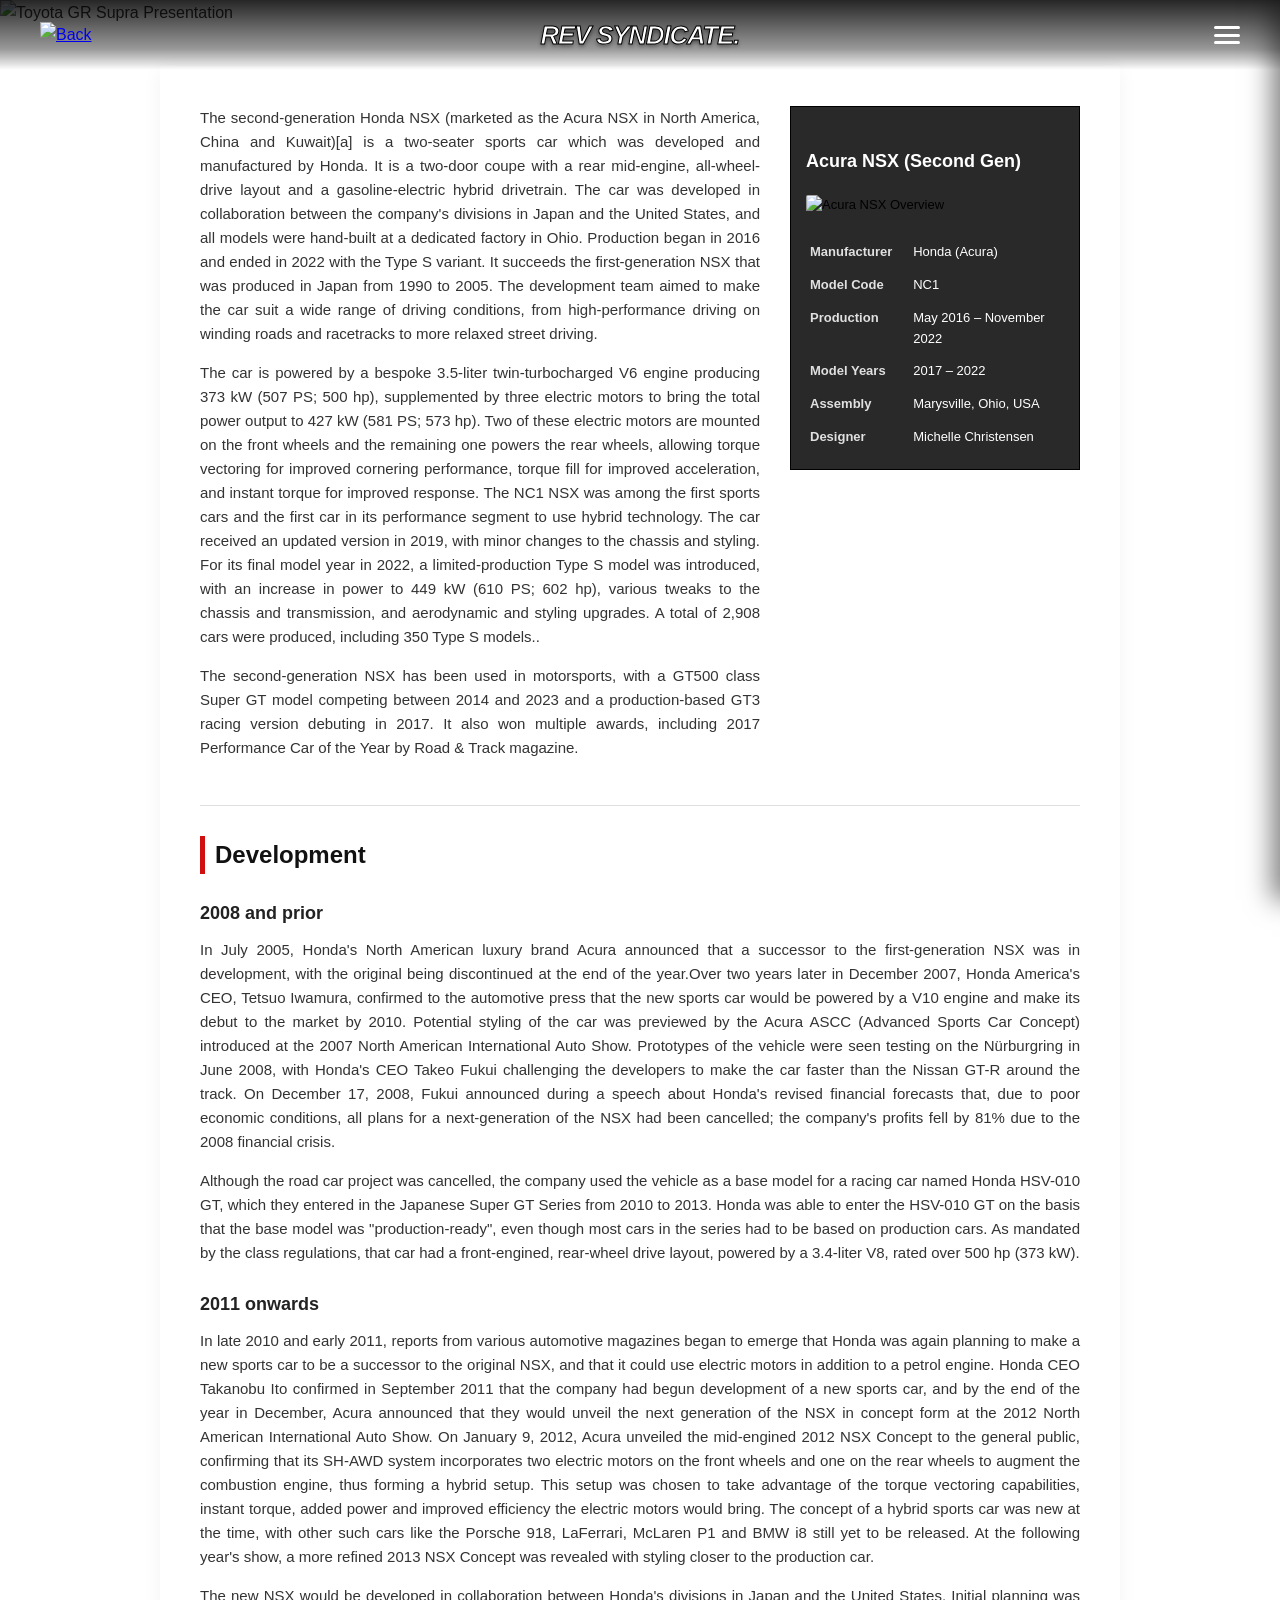
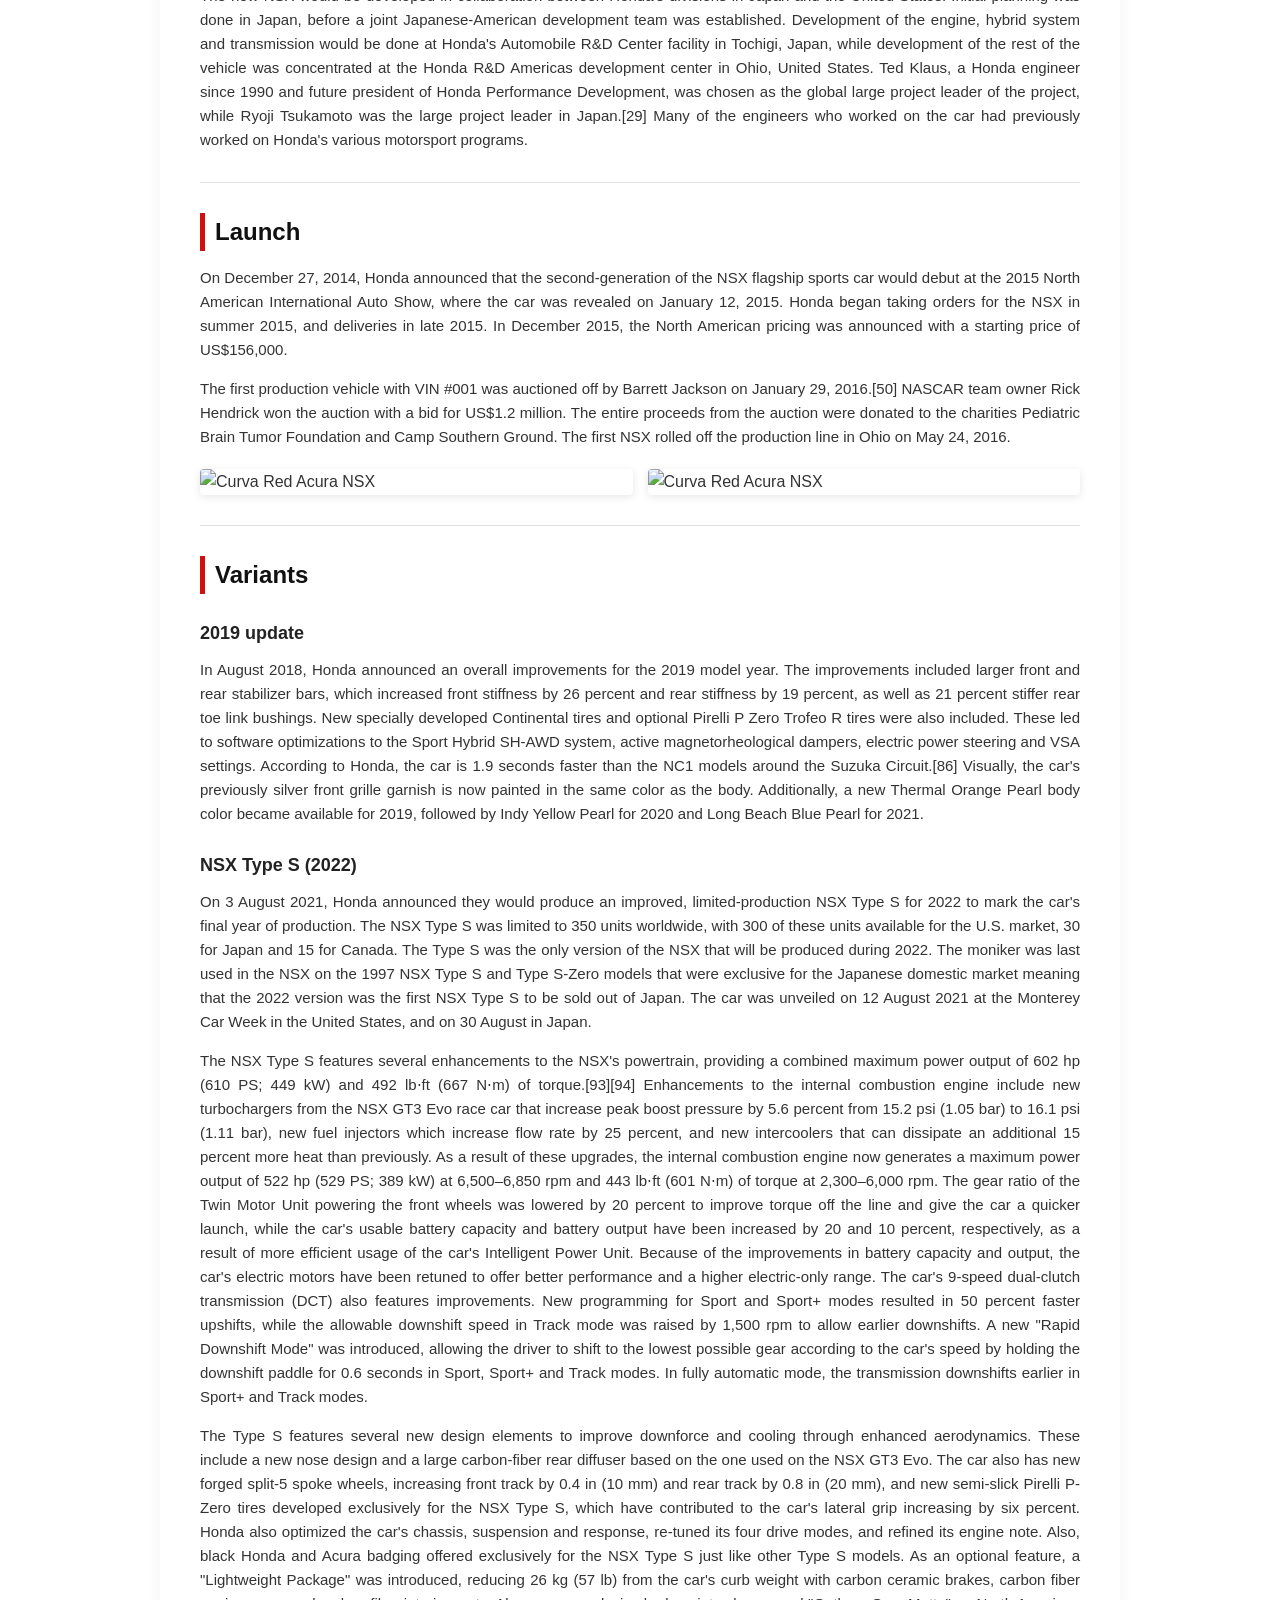
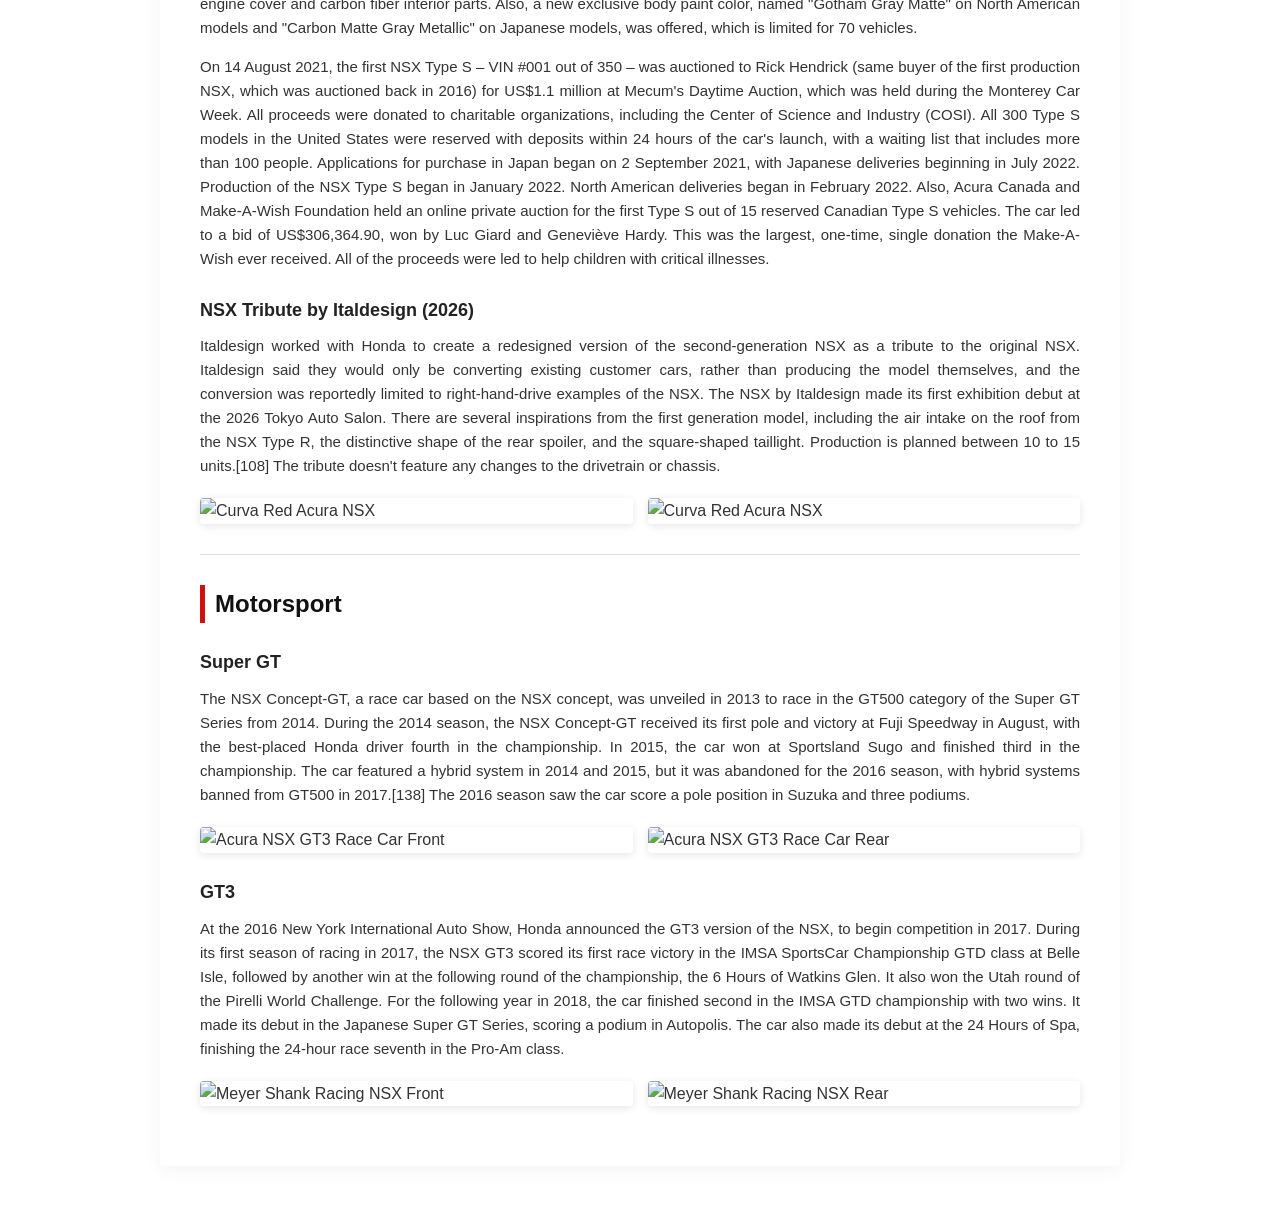
==== acura.html @ 060ba9a8 "Add files via upload" ====
<!DOCTYPE html>
<html lang="en">
<head>
    <meta charset="UTF-8">
    <meta name="viewport" content="width=device-width, initial-scale=1.0">
    <title>Acura NSX (2017)</title>
    <link rel="stylesheet" href="css/style0.css">
</head>
<body style="background-image: url('img/topographic.png'); background-repeat: repeat; background-color: #ffffff; background-size: 400px; margin: 0;">

<header class="main-header">
    <div class="header-nav">
        <a href="index.html" class="nav-back-link">
            <img src="img/left 1.png" alt="Back" class="nav-arrow">
        </a>
        
        <a href="index.html" class="nav-logo-text">Rev Syndicate.</a>
        
        <input type="checkbox" id="menu-toggle" class="menu-checkbox">
        <label for="menu-toggle" class="menu-button">
            <span class="hamburger-bar"></span>
            <span class="hamburger-bar"></span>
            <span class="hamburger-bar"></span>
        </label>
        
        <div class="dropdown-menu-panel">
            <div class="menu-header-logo">Rev Syndicate.</div>
            <nav class="menu-links-list">
                <a href="toyota.html" class="menu-item">
                    <img src="img/SoupraFront.png" alt=""> <span>Toyota GR Supra</span>
                </a>
                <a href="honda.html" class="menu-item">
                    <img src="img/SivicFront.png" alt=""> <span>Honda Civic Type R</span>
                </a>
                <a href="nissan.html" class="menu-item">
                    <img src="img/ZFront.png" alt=""> <span>Nissan Z</span>
                </a>
                <a href="mitsubishi.html" class="menu-item">
                    <img src="img/EvoerFront.png" alt=""> <span>Mitsubishi Lancer Evo X</span>
                </a>
                <a href="subaru.html" class="menu-item">
                    <img src="img/WRseXFront.png" alt=""> <span>Subaru WRX</span>
                </a>
                <a href="mazda.html" class="menu-item">
                    <img src="img/MazderFront.png" alt=""> <span>Mazda RX-7</span>
                </a>
                <a href="acura.html" class="menu-item">
                    <img src="img/NSeXFront.png" alt=""> <span>Acura NSX</span>
                </a>
                <a href="lexus.html" class="menu-item">
                    <img src="img/LexussyFront.png" alt=""> <span>Lexus LC500</span>
                </a>
            </nav>
        </div>
        
    </div> <img src="img/NSeXBanner.png" alt="Toyota GR Supra Presentation" class="header-banner-img">
</header>

    <!-- Main Content Wrapper with Patterned Background -->
    <div class="content-wrapper">
        <div class="container">
            
            <!-- Intro Section with Sidebar Info Box -->
            <section class="intro-section clearfix">
                <!-- Info Box (Right Aligned) -->
                <aside class="info-box">
                    <h3>Acura NSX (Second Gen)</h3>
                    <img src="img/NSeX.jpg" alt="Acura NSX Overview" class="info-img">
                    <table>
                        <tr><th>Manufacturer</th><td>Honda (Acura)</td></tr>
                        <tr><th>Model Code</th><td>NC1</td></tr>
                        <tr><th>Production</th><td>May 2016 – November 2022</td></tr>
                        <tr><th>Model Years</th><td>2017 – 2022</td></tr>
                        <tr><th>Assembly</th><td>Marysville, Ohio, USA</td></tr>
                        <tr><th>Designer</th><td>Michelle Christensen</td></tr>
                    </table>
                </aside>

                <!-- Intro Text -->
                <div class="intro-text">
                    <p>The second-generation Honda NSX (marketed as the Acura NSX in North America, China and Kuwait)[a] is a two-seater sports car which was developed and manufactured by Honda. It is a two-door coupe with a rear mid-engine, all-wheel-drive layout and a gasoline-electric hybrid drivetrain. The car was developed in collaboration between the company's divisions in Japan and the United States, and all models were hand-built at a dedicated factory in Ohio. Production began in 2016 and ended in 2022 with the Type S variant. It succeeds the first-generation NSX that was produced in Japan from 1990 to 2005. The development team aimed to make the car suit a wide range of driving conditions, from high-performance driving on winding roads and racetracks to more relaxed street driving.</p>
                    <p>The car is powered by a bespoke 3.5-liter twin-turbocharged V6 engine producing 373 kW (507 PS; 500 hp), supplemented by three electric motors to bring the total power output to 427 kW (581 PS; 573 hp). Two of these electric motors are mounted on the front wheels and the remaining one powers the rear wheels, allowing torque vectoring for improved cornering performance, torque fill for improved acceleration, and instant torque for improved response. The NC1 NSX was among the first sports cars and the first car in its performance segment to use hybrid technology. The car received an updated version in 2019, with minor changes to the chassis and styling. For its final model year in 2022, a limited-production Type S model was introduced, with an increase in power to 449 kW (610 PS; 602 hp), various tweaks to the chassis and transmission, and aerodynamic and styling upgrades. A total of 2,908 cars were produced, including 350 Type S models..</p>
                    <p>The second-generation NSX has been used in motorsports, with a GT500 class Super GT model competing between 2014 and 2023 and a production-based GT3 racing version debuting in 2017. It also won multiple awards, including 2017 Performance Car of the Year by Road & Track magazine.</p>
                </div>
            </section>

            <hr class="section-divider">

            <!-- Development Section -->
            <section class="content-section">
                <h2>Development</h2>
                <h3>2008 and prior</h3>
                <p>In July 2005, Honda's North American luxury brand Acura announced that a successor to the first-generation NSX was in development, with the original being discontinued at the end of the year.Over two years later in December 2007, Honda America's CEO, Tetsuo Iwamura, confirmed to the automotive press that the new sports car would be powered by a V10 engine and make its debut to the market by 2010. Potential styling of the car was previewed by the Acura ASCC (Advanced Sports Car Concept) introduced at the 2007 North American International Auto Show. Prototypes of the vehicle were seen testing on the Nürburgring in June 2008, with Honda's CEO Takeo Fukui challenging the developers to make the car faster than the Nissan GT-R around the track. On December 17, 2008, Fukui announced during a speech about Honda's revised financial forecasts that, due to poor economic conditions, all plans for a next-generation of the NSX had been cancelled; the company's profits fell by 81% due to the 2008 financial crisis.</p>
                <p>Although the road car project was cancelled, the company used the vehicle as a base model for a racing car named Honda HSV-010 GT, which they entered in the Japanese Super GT Series from 2010 to 2013. Honda was able to enter the HSV-010 GT on the basis that the base model was "production-ready", even though most cars in the series had to be based on production cars. As mandated by the class regulations, that car had a front-engined, rear-wheel drive layout, powered by a 3.4-liter V8, rated over 500 hp (373 kW).</p>

                <h3>2011 onwards</h3>
                <p>In late 2010 and early 2011, reports from various automotive magazines began to emerge that Honda was again planning to make a new sports car to be a successor to the original NSX, and that it could use electric motors in addition to a petrol engine. Honda CEO Takanobu Ito confirmed in September 2011 that the company had begun development of a new sports car, and by the end of the year in December, Acura announced that they would unveil the next generation of the NSX in concept form at the 2012 North American International Auto Show. On January 9, 2012, Acura unveiled the mid-engined 2012 NSX Concept to the general public, confirming that its SH-AWD system incorporates two electric motors on the front wheels and one on the rear wheels to augment the combustion engine, thus forming a hybrid setup. This setup was chosen to take advantage of the torque vectoring capabilities, instant torque, added power and improved efficiency the electric motors would bring. The concept of a hybrid sports car was new at the time, with other such cars like the Porsche 918, LaFerrari, McLaren P1 and BMW i8 still yet to be released. At the following year's show, a more refined 2013 NSX Concept was revealed with styling closer to the production car.</p>
                <p>The new NSX would be developed in collaboration between Honda's divisions in Japan and the United States. Initial planning was done in Japan, before a joint Japanese-American development team was established. Development of the engine, hybrid system and transmission would be done at Honda's Automobile R&D Center facility in Tochigi, Japan, while development of the rest of the vehicle was concentrated at the Honda R&D Americas development center in Ohio, United States. Ted Klaus, a Honda engineer since 1990 and future president of Honda Performance Development, was chosen as the global large project leader of the project, while Ryoji Tsukamoto was the large project leader in Japan.[29] Many of the engineers who worked on the car had previously worked on Honda's various motorsport programs.</p>
            </section>

            <hr class="section-divider">

            <!-- Launch Section -->
            <section class="content-section">
                <h2>Launch</h2>
                <p>On December 27, 2014, Honda announced that the second-generation of the NSX flagship sports car would debut at the 2015 North American International Auto Show, where the car was revealed on January 12, 2015. Honda began taking orders for the NSX in summer 2015, and deliveries in late 2015. In December 2015, the North American pricing was announced with a starting price of US$156,000.</p>
                <p>The first production vehicle with VIN #001 was auctioned off by Barrett Jackson on January 29, 2016.[50] NASCAR team owner Rick Hendrick won the auction with a bid for US$1.2 million. The entire proceeds from the auction were donated to the charities Pediatric Brain Tumor Foundation and Camp Southern Ground. The first NSX rolled off the production line in Ohio on May 24, 2016.</p>
                
                <div class="gallery grid-2">
                    <img src="img/NSeXDebut1.jpg" alt="Curva Red Acura NSX">
                    <img src="img/NSeXDebut2.jpg" alt="Curva Red Acura NSX">
                </div>
            </section>

            <hr class="section-divider">

            <!-- Special Editions Section -->
            <section class="content-section">
                <h2>Variants</h2>
                <h3>2019 update</h3>
                <p>In August 2018, Honda announced an overall improvements for the 2019 model year. The improvements included larger front and rear stabilizer bars, which increased front stiffness by 26 percent and rear stiffness by 19 percent, as well as 21 percent stiffer rear toe link bushings. New specially developed Continental tires and optional Pirelli P Zero Trofeo R tires were also included. These led to software optimizations to the Sport Hybrid SH-AWD system, active magnetorheological dampers, electric power steering and VSA settings. According to Honda, the car is 1.9 seconds faster than the NC1 models around the Suzuka Circuit.[86] Visually, the car's previously silver front grille garnish is now painted in the same color as the body. Additionally, a new Thermal Orange Pearl body color became available for 2019, followed by Indy Yellow Pearl for 2020 and Long Beach Blue Pearl for 2021.</p>

                <h3>NSX Type S (2022)</h3>
                <p>On 3 August 2021, Honda announced they would produce an improved, limited-production NSX Type S for 2022 to mark the car's final year of production. The NSX Type S was limited to 350 units worldwide, with 300 of these units available for the U.S. market, 30 for Japan and 15 for Canada. The Type S was the only version of the NSX that will be produced during 2022. The moniker was last used in the NSX on the 1997 NSX Type S and Type S-Zero models that were exclusive for the Japanese domestic market meaning that the 2022 version was the first NSX Type S to be sold out of Japan. The car was unveiled on 12 August 2021 at the Monterey Car Week in the United States, and on 30 August in Japan.</p>
                <p>The NSX Type S features several enhancements to the NSX's powertrain, providing a combined maximum power output of 602 hp (610 PS; 449 kW) and 492 lb⋅ft (667 N⋅m) of torque.[93][94] Enhancements to the internal combustion engine include new turbochargers from the NSX GT3 Evo race car that increase peak boost pressure by 5.6 percent from 15.2 psi (1.05 bar) to 16.1 psi (1.11 bar), new fuel injectors which increase flow rate by 25 percent, and new intercoolers that can dissipate an additional 15 percent more heat than previously. As a result of these upgrades, the internal combustion engine now generates a maximum power output of 522 hp (529 PS; 389 kW) at 6,500–6,850 rpm and 443 lb⋅ft (601 N⋅m) of torque at 2,300–6,000 rpm. The gear ratio of the Twin Motor Unit powering the front wheels was lowered by 20 percent to improve torque off the line and give the car a quicker launch, while the car's usable battery capacity and battery output have been increased by 20 and 10 percent, respectively, as a result of more efficient usage of the car's Intelligent Power Unit. Because of the improvements in battery capacity and output, the car's electric motors have been retuned to offer better performance and a higher electric-only range. The car's 9-speed dual-clutch transmission (DCT) also features improvements. New programming for Sport and Sport+ modes resulted in 50 percent faster upshifts, while the allowable downshift speed in Track mode was raised by 1,500 rpm to allow earlier downshifts. A new "Rapid Downshift Mode" was introduced, allowing the driver to shift to the lowest possible gear according to the car's speed by holding the downshift paddle for 0.6 seconds in Sport, Sport+ and Track modes. In fully automatic mode, the transmission downshifts earlier in Sport+ and Track modes.</p>
                <p>The Type S features several new design elements to improve downforce and cooling through enhanced aerodynamics. These include a new nose design and a large carbon-fiber rear diffuser based on the one used on the NSX GT3 Evo. The car also has new forged split-5 spoke wheels, increasing front track by 0.4 in (10 mm) and rear track by 0.8 in (20 mm), and new semi-slick Pirelli P-Zero tires developed exclusively for the NSX Type S, which have contributed to the car's lateral grip increasing by six percent. Honda also optimized the car's chassis, suspension and response, re-tuned its four drive modes, and refined its engine note. Also, black Honda and Acura badging offered exclusively for the NSX Type S just like other Type S models. As an optional feature, a "Lightweight Package" was introduced, reducing 26 kg (57 lb) from the car's curb weight with carbon ceramic brakes, carbon fiber engine cover and carbon fiber interior parts. Also, a new exclusive body paint color, named "Gotham Gray Matte" on North American models and "Carbon Matte Gray Metallic" on Japanese models, was offered, which is limited for 70 vehicles.</p>
                <p>On 14 August 2021, the first NSX Type S – VIN #001 out of 350 – was auctioned to Rick Hendrick (same buyer of the first production NSX, which was auctioned back in 2016) for US$1.1 million at Mecum's Daytime Auction, which was held during the Monterey Car Week. All proceeds were donated to charitable organizations, including the Center of Science and Industry (COSI). All 300 Type S models in the United States were reserved with deposits within 24 hours of the car's launch, with a waiting list that includes more than 100 people. Applications for purchase in Japan began on 2 September 2021, with Japanese deliveries beginning in July 2022. Production of the NSX Type S began in January 2022. North American deliveries began in February 2022. Also, Acura Canada and Make-A-Wish Foundation held an online private auction for the first Type S out of 15 reserved Canadian Type S vehicles. The car led to a bid of US$306,364.90, won by Luc Giard and Geneviève Hardy. This was the largest, one-time, single donation the Make-A-Wish ever received. All of the proceeds were led to help children with critical illnesses.</p>

                <h3>NSX Tribute by Italdesign (2026)</h3>
                <p>Italdesign worked with Honda to create a redesigned version of the second-generation NSX as a tribute to the original NSX. Italdesign said they would only be converting existing customer cars, rather than producing the model themselves, and the conversion was reportedly limited to right-hand-drive examples of the NSX. The NSX by Italdesign made its first exhibition debut at the 2026 Tokyo Auto Salon. There are several inspirations from the first generation model, including the air intake on the roof from the NSX Type R, the distinctive shape of the rear spoiler, and the square-shaped taillight. Production is planned between 10 to 15 units.[108] The tribute doesn't feature any changes to the drivetrain or chassis.</p>
                
                <!-- 2x2 Grid Gallery -->
                <div class="gallery grid-2">
                    <img src="iMG/NSeXItaldesign1.jpg" alt="Curva Red Acura NSX">
                    <img src="imG/NSeXItaldesign2.jpg" alt="Curva Red Acura NSX">
                </div>
            </section>

            <hr class="section-divider">

            <!-- Motorsport Section -->
            <section class="content-section">
                <h2>Motorsport</h2>
                <h3>Super GT</h3>
                <p> The NSX Concept-GT, a race car based on the NSX concept, was unveiled in 2013 to race in the GT500 category of the Super GT Series from 2014. During the 2014 season, the NSX Concept-GT received its first pole and victory at Fuji Speedway in August, with the best-placed Honda driver fourth in the championship. In 2015, the car won at Sportsland Sugo and finished third in the championship. The car featured a hybrid system in 2014 and 2015, but it was abandoned for the 2016 season, with hybrid systems banned from GT500 in 2017.[138] The 2016 season saw the car score a pole position in Suzuka and three podiums.</p>
                
                <!-- Motorsport Gallery 1 -->
                <div class="gallery grid-2">
                    <img src="img/NSeXGT1.jpg" alt="Acura NSX GT3 Race Car Front">
                    <img src="img/NSeXGT2.jpg" alt="Acura NSX GT3 Race Car Rear">
                </div>

                <h3>GT3</h3>
                <p>At the 2016 New York International Auto Show, Honda announced the GT3 version of the NSX, to begin competition in 2017. During its first season of racing in 2017, the NSX GT3 scored its first race victory in the IMSA SportsCar Championship GTD class at Belle Isle, followed by another win at the following round of the championship, the 6 Hours of Watkins Glen. It also won the Utah round of the Pirelli World Challenge. For the following year in 2018, the car finished second in the IMSA GTD championship with two wins. It made its debut in the Japanese Super GT Series, scoring a podium in Autopolis. The car also made its debut at the 24 Hours of Spa, finishing the 24-hour race seventh in the Pro-Am class.</p>
                
                <!-- Motorsport Gallery 2 -->
                <div class="gallery grid-2">
                    <img src="img/NSeXGT3.jpg" alt="Meyer Shank Racing NSX Front">
                    <img src="img/NSeXGT4.jpg" alt="Meyer Shank Racing NSX Rear">
                </div>
            </section>

        </div>
    </div>

</body>
</html>
---- css/style0.css ----
/* --- Reset & Base Styles --- */
* {
    box-sizing: border-box;
    margin: 0;
    padding: 0;
}

body {
    font-family: -apple-system, BlinkMacSystemFont, "Segoe UI", Roboto, Helvetica, Arial, sans-serif;
    color: #333333;
    line-height: 1.6;
    background-color: #ffffff;
}

/* --- Navigation Core Bar Structure --- */
.header-nav {
    position: fixed; 
    top: 0;
    left: 0;
    width: 100%;
    height: 70px; 
    background: linear-gradient(to bottom, rgba(0, 0, 0, 0.85) 0%, rgba(0, 0, 0, 0.4) 70%, rgba(0, 0, 0, 0) 100%);
    display: flex;
    align-items: center;
    padding: 0 40px;
    box-sizing: border-box;
    z-index: 99999; /* Base navigation layer track */
}

/* --- Centered Text Logo Style --- */
.nav-logo-text {
    position: absolute;
    left: 50%;
    transform: translateX(-50%); /* Shifts baseline back left by exactly half its width to perfectly center it */
    
    color: #ffffff;
    font-size: 1.6rem;
    font-weight: 900;
    text-transform: uppercase;
    font-style: italic;
    letter-spacing: -1px;
    text-decoration: none; /* Removes default link underline */
    
    /* Crisp styling matching your main page header aesthetic */
    -webkit-text-stroke: 1px #000000;
    text-shadow: 0px 2px 4px rgba(0, 0, 0, 0.5);
    
    /* MANDATORY CHANGED: Enables click interaction and standard cursor fingers */
    pointer-events: auto; 
    transition: opacity 0.2s ease, transform 0.2s ease;
}

/* Subtle visual feedback when hovering over the centered logo link */
.nav-logo-text:hover {
    opacity: 0.85;
    transform: translateX(-50%) scale(1.02); /* Keeps it mathematically centered while magnifying slightly */
}


.nav-back-link:hover {
    opacity: 0.8;
}

/* Directory for the back arrow icon */
.nav-arrow {
    width: 24px;
    height: 24px;
    margin-right: 15px;
}

.nav-back-link:hover {
    transform: scale(1.1); /* Subtle response when interactive */
}

.nav-back-link img {
    height: 28px; /* Keeps your arrow icon proportioned perfectly */
    width: auto;
}

/* --- Menu Functional Core --- */
.menu-checkbox {
    display: none; 
}

/* Three-bar Hamburger Trigger Button */
.menu-button {
    position: absolute;
    right: 40px; 
    display: flex;
    flex-direction: column;
    justify-content: space-between;
    width: 26px;
    height: 18px;
    cursor: pointer;
    z-index: 100001;
}

.hamburger-bar {
    width: 100%;
    height: 3px;
    background-color: #ffffff;
    border-radius: 2px;
    transition: all 0.3s ease;
}

/* --- Dark Topographic Menu Panel Fix --- */
.dropdown-menu-panel {
    position: fixed;
    top: 0; /* Changed to 0 so it aligns cleanly from the absolute top of the screen */
    right: -340px; 
    width: 340px;
    height: 100vh; /* Takes full window height */
    padding: 90px 24px 30px 24px; /* Generous top padding so content starts below the navigation elements */
    box-sizing: border-box;
    overflow-y: auto;
    transition: right 0.3s cubic-bezier(0.25, 1, 0.5, 1);
    z-index: 100000;
    
    /* Dark translucent styling overlaying the topographic asset */
    background-image: linear-gradient(rgba(20, 20, 20, 0.85), rgba(20, 20, 20, 0.85)), url('../img/topographic.png');
    background-repeat: repeat;
    background-size: 300px;
    backdrop-filter: blur(10px); /* Premium blur effect against background content */
    -webkit-backdrop-filter: blur(10px);
    box-shadow: -8px 0 25px rgba(0, 0, 0, 0.5);
}

/* Action Trigger */
.menu-checkbox:checked ~ .dropdown-menu-panel {
    right: 0;
}

/* Close Button Transformation */
.menu-checkbox:checked ~ .menu-button .hamburger-bar:nth-child(1) {
    transform: translateY(7.5px) rotate(45deg);
}
.menu-checkbox:checked ~ .menu-button .hamburger-bar:nth-child(2) {
    opacity: 0;
}
.menu-checkbox:checked ~ .menu-button .hamburger-bar:nth-child(3) {
    transform: translateY(-7.5px) rotate(-45deg);
}

/* --- Dark Mode Menu Typography & Item Lines --- */
.menu-header-logo {
    font-size: 1.8rem;
    font-weight: 900;
    font-style: italic;
    text-transform: uppercase;
    text-align: center;
    color: #ffffff; /* Crisp white logo text */
    margin-bottom: 25px;
    border-bottom: 2px solid rgba(255, 255, 255, 0.2); /* Muted border track */
    padding-bottom: 15px;
    letter-spacing: -1px;
}

.menu-links-list {
    display: flex;
    flex-direction: column;
}

.menu-item {
    display: flex;
    align-items: center;
    text-decoration: none;
    padding: 14px 8px;
    border-bottom: 1px solid rgba(255, 255, 255, 0.1); /* Semi-transparent separation lines */
    transition: background-color 0.2s ease, padding-left 0.2s ease;
}

.menu-item:hover {
    background-color: rgba(255, 255, 255, 0.08);
    padding-left: 12px; /* Smooth interactive nudge animation */
}

.menu-item img {
    width: 80px; 
    height: auto;
    margin-right: 18px;
    object-fit: contain;
    filter: drop-shadow(0px 4px 8px rgba(0,0,0,0.3)); /* Helps transparent car cutouts pop */
}

.menu-item span {
    color: #ffffff; /* Bright legible link items */
    font-size: 1.1rem;
    font-weight: 600;
}

.header-banner-img {
    width: 100%;
    height: auto;       /* Allows the height to scale perfectly with your screen width */
    display: block;     /* Removes extra whitespace underneath the image */
    object-fit: normal; /* Disables the zoom/cropping effect */
}




/* --- Content Wrapper & Background Pattern --- */
.content-wrapper {
    width: 100%;
    padding: 40px 0;
    /* Directory placeholder for the wavy background pattern */
    background: url('images/bg-pattern.png') repeat;
}

.container {
    max-width: 960px;
    margin: 0 auto;
    background-color: rgba(255, 255, 255, 0.95); /* Semi-transparent to read text easily over pattern */
    padding: 40px;
    box-shadow: 0 4px 20px rgba(0, 0, 0, 0.05);
    border-radius: 4px;
}

/* --- Typography & Elements --- */
h2 {
    font-size: 24px;
    font-weight: 700;
    margin-bottom: 15px;
    color: #111111;
    border-left: 5px solid #d00f0f; /* Sporty red accent line */
    padding-left: 10px;
}

h3 {
    font-size: 18px;
    font-weight: 600;
    margin: 25px 0 10px;
    color: #222222;
}

p {
    margin-bottom: 15px;
    text-align: justify;
    font-size: 15px;
}

.section-divider {
    border: 0;
    height: 1px;
    background: #e0e0e0;
    margin: 30px 0;
}

/* --- Layout Sections --- */
.intro-section {
    width: 100%;
}

.intro-text {
    margin-right: 320px; /* Leave space for the floating sidebar */
}

/* Clearfix for floating layouts */
.clearfix::after {
    content: "";
    clear: both;
    display: table;
}

/* --- Sidebar Infobox Styling --- */
.info-box {
    float: right;
    width: 290px;
    background-color: #292929;
    color: #000000;
    border: 1px solid #000000;
    padding: 15px;
    margin-left: 20px;
    margin-bottom: 20px;
    font-size: 13px;
}

/* Forces the main heading inside the box to be bright white */
.info-box h3 {
    color: #ffffff !important;
}

/* Forces the labels (left side) to be a clean light gray */
.info-box th {
    color: #e0e0e0 !important;
    font-weight: 600;
}

/* Forces the specifications (right side) to be bright white */
.info-box td {
    color: #ffffff !important;
}

.info-img {
    width: 100%;
    height: auto;
    margin: 10px 0;
    border-radius: 2px;
}

.info-box table {
    width: 100%;
    border-collapse: collapse;
    margin-top: 10px;
}

.info-box th, .info-box td {
    padding: 6px 4px;
    text-align: left;
    vertical-align: top;
}

.info-box th {
    font-weight: 600;
    color: #aaaaaa;
    width: 40%;
}

/* --- Gallery Grids --- */
.gallery {
    display: grid;
    gap: 15px;
    margin: 20px 0;
}

.gallery img {
    width: 100%;
    height: auto;
    object-fit: cover;
    border-radius: 4px;
    box-shadow: 0 2px 8px rgba(0,0,0,0.1);
}

.grid-2 {
    grid-template-columns: repeat(2, 1fr);
}

.grid-3 {
    grid-template-columns: repeat(3, 1fr);
}

/* --- Responsive adjustments --- */
@media (max-width: 768px) {
    .intro-text {
        margin-right: 0;
    }
    .info-box {
        float: none;
        width: 100%;
        margin-left: 0;
    }
    .grid-3, .grid-2 {
        grid-template-columns: 1fr;
    }
    .container {
        padding: 20px;
    }
}
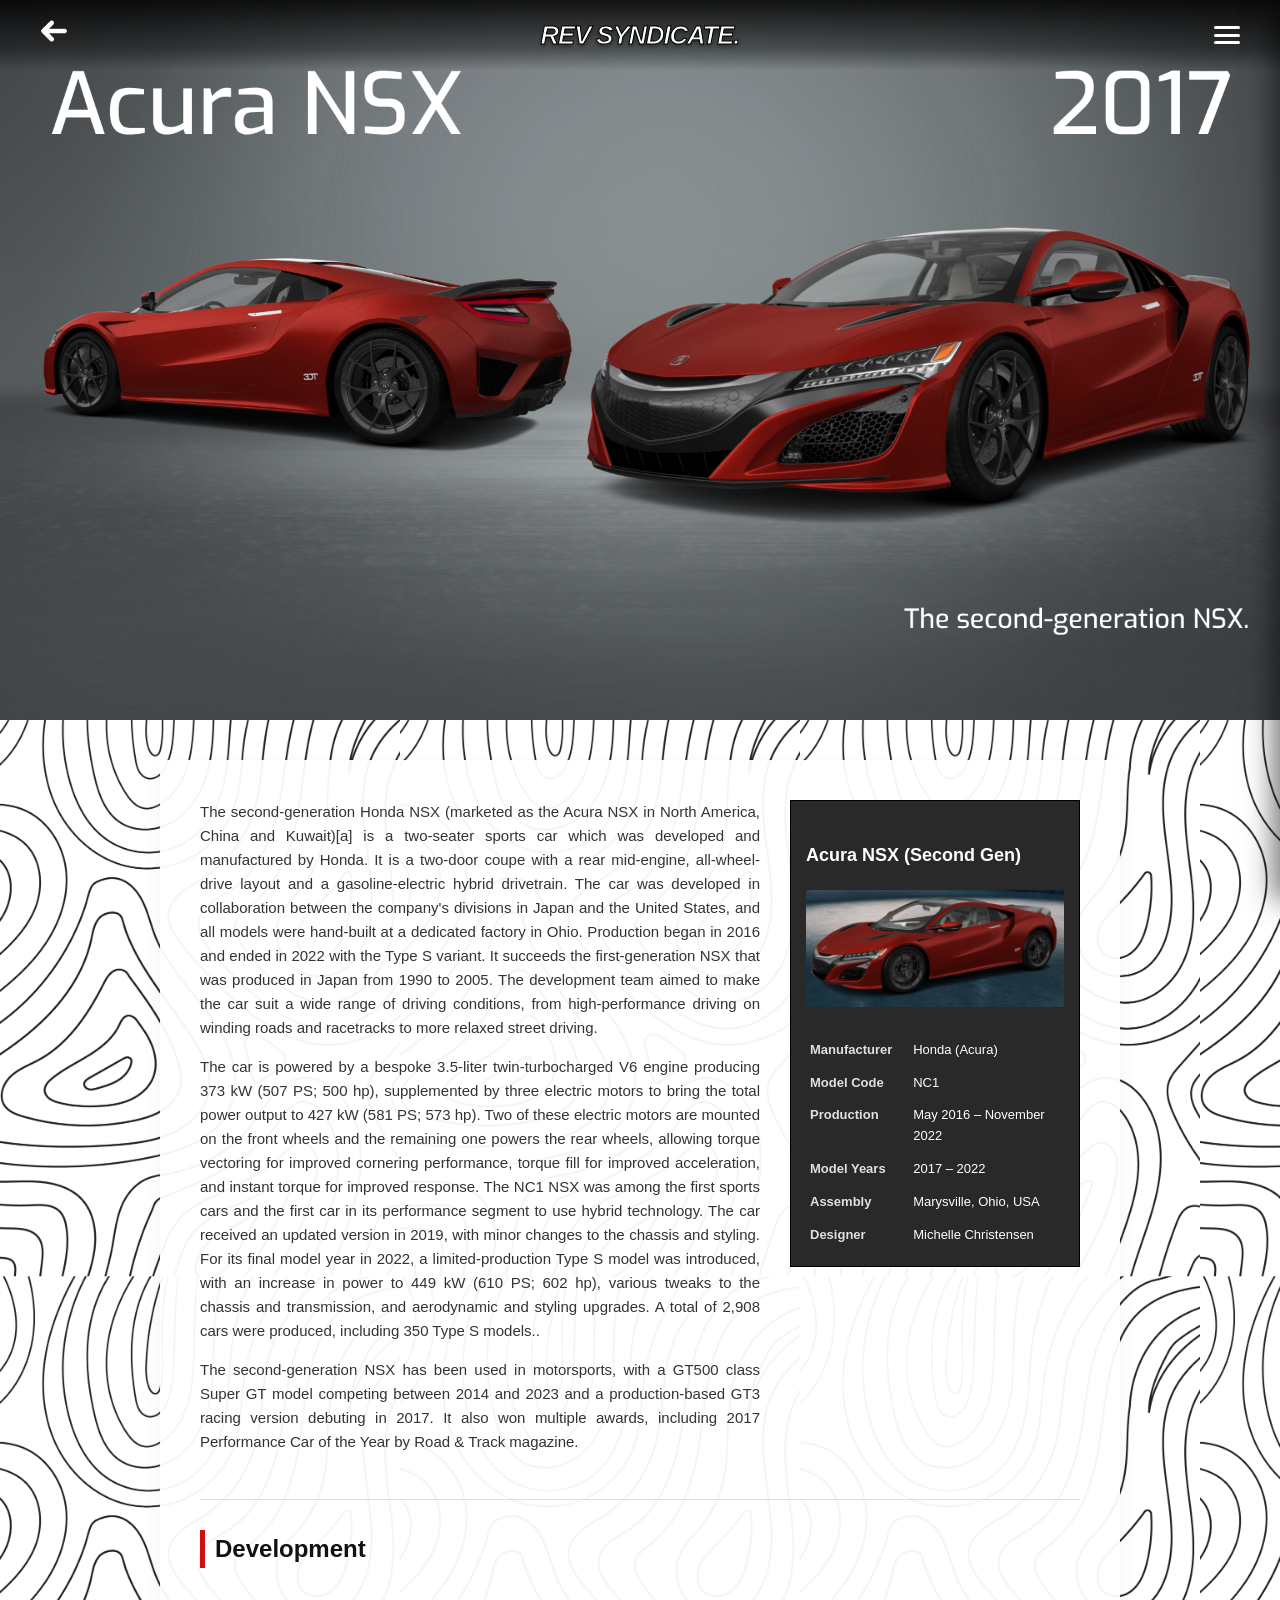
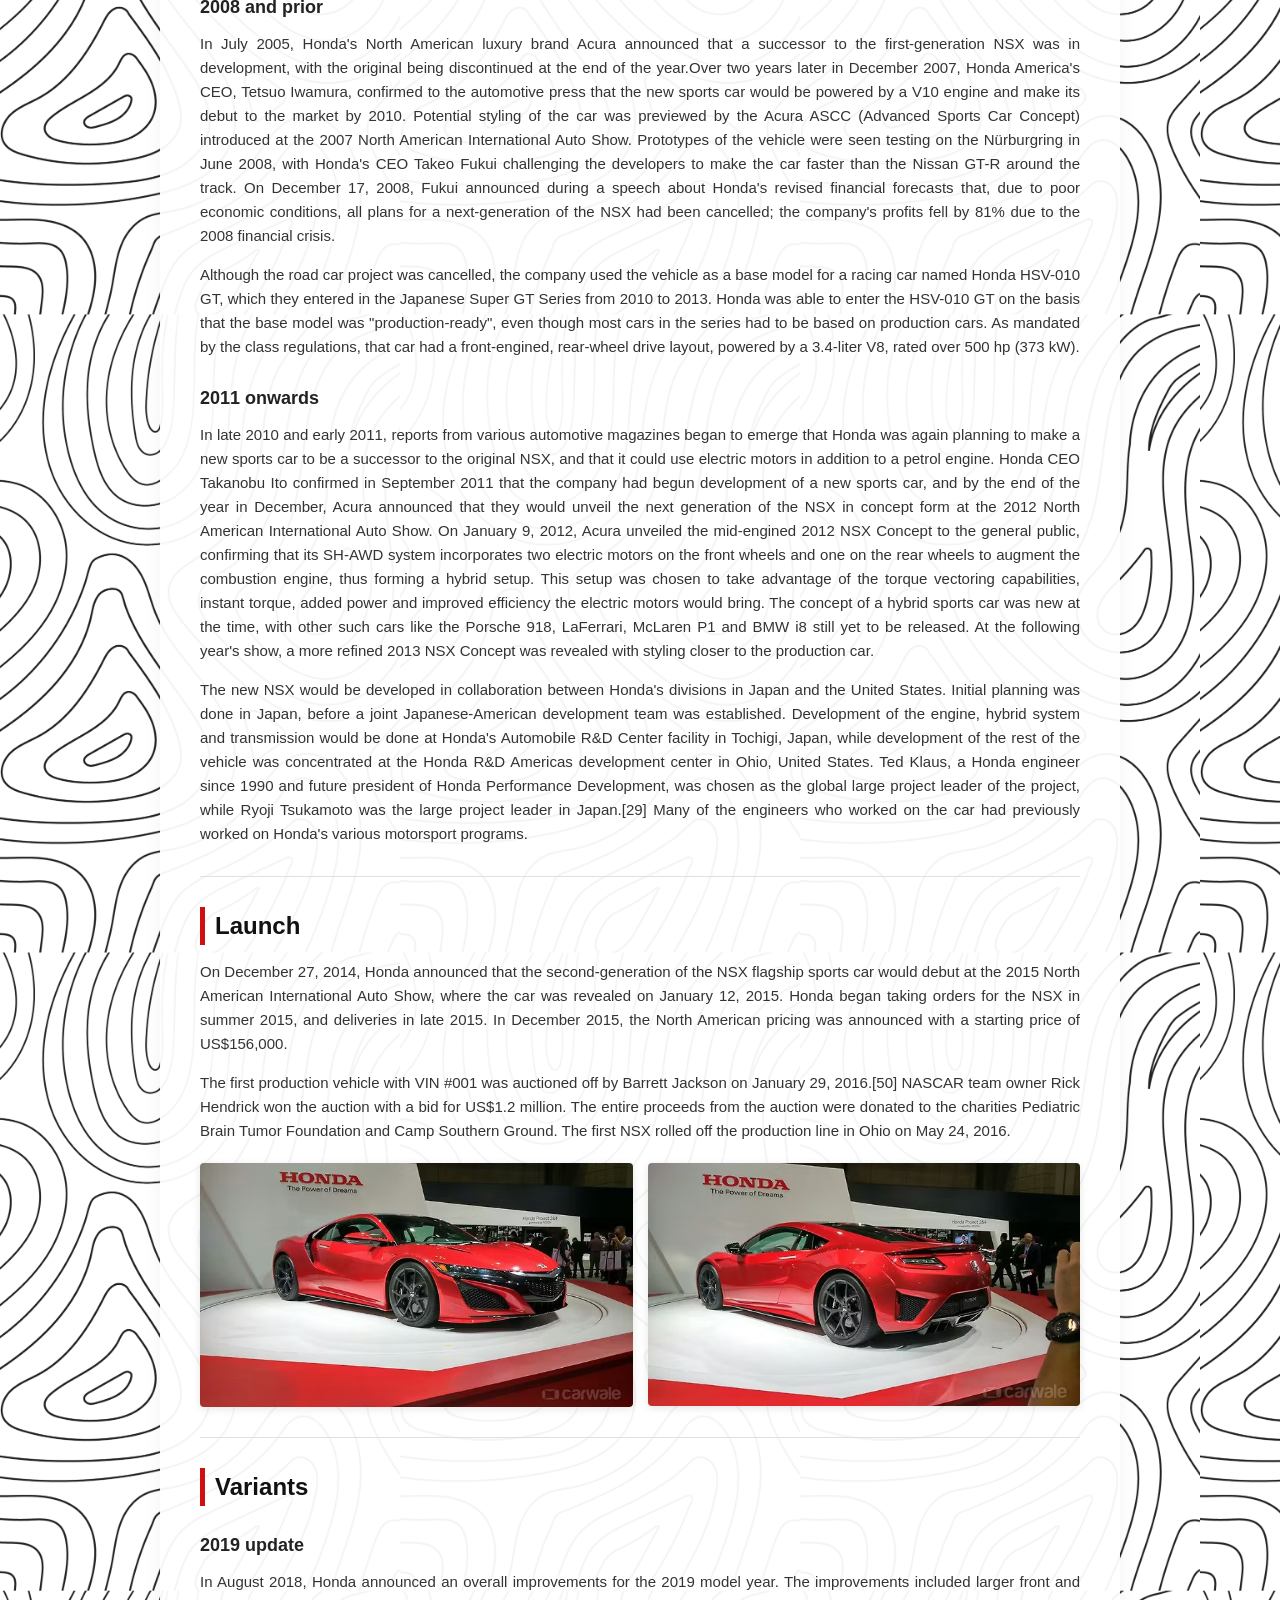
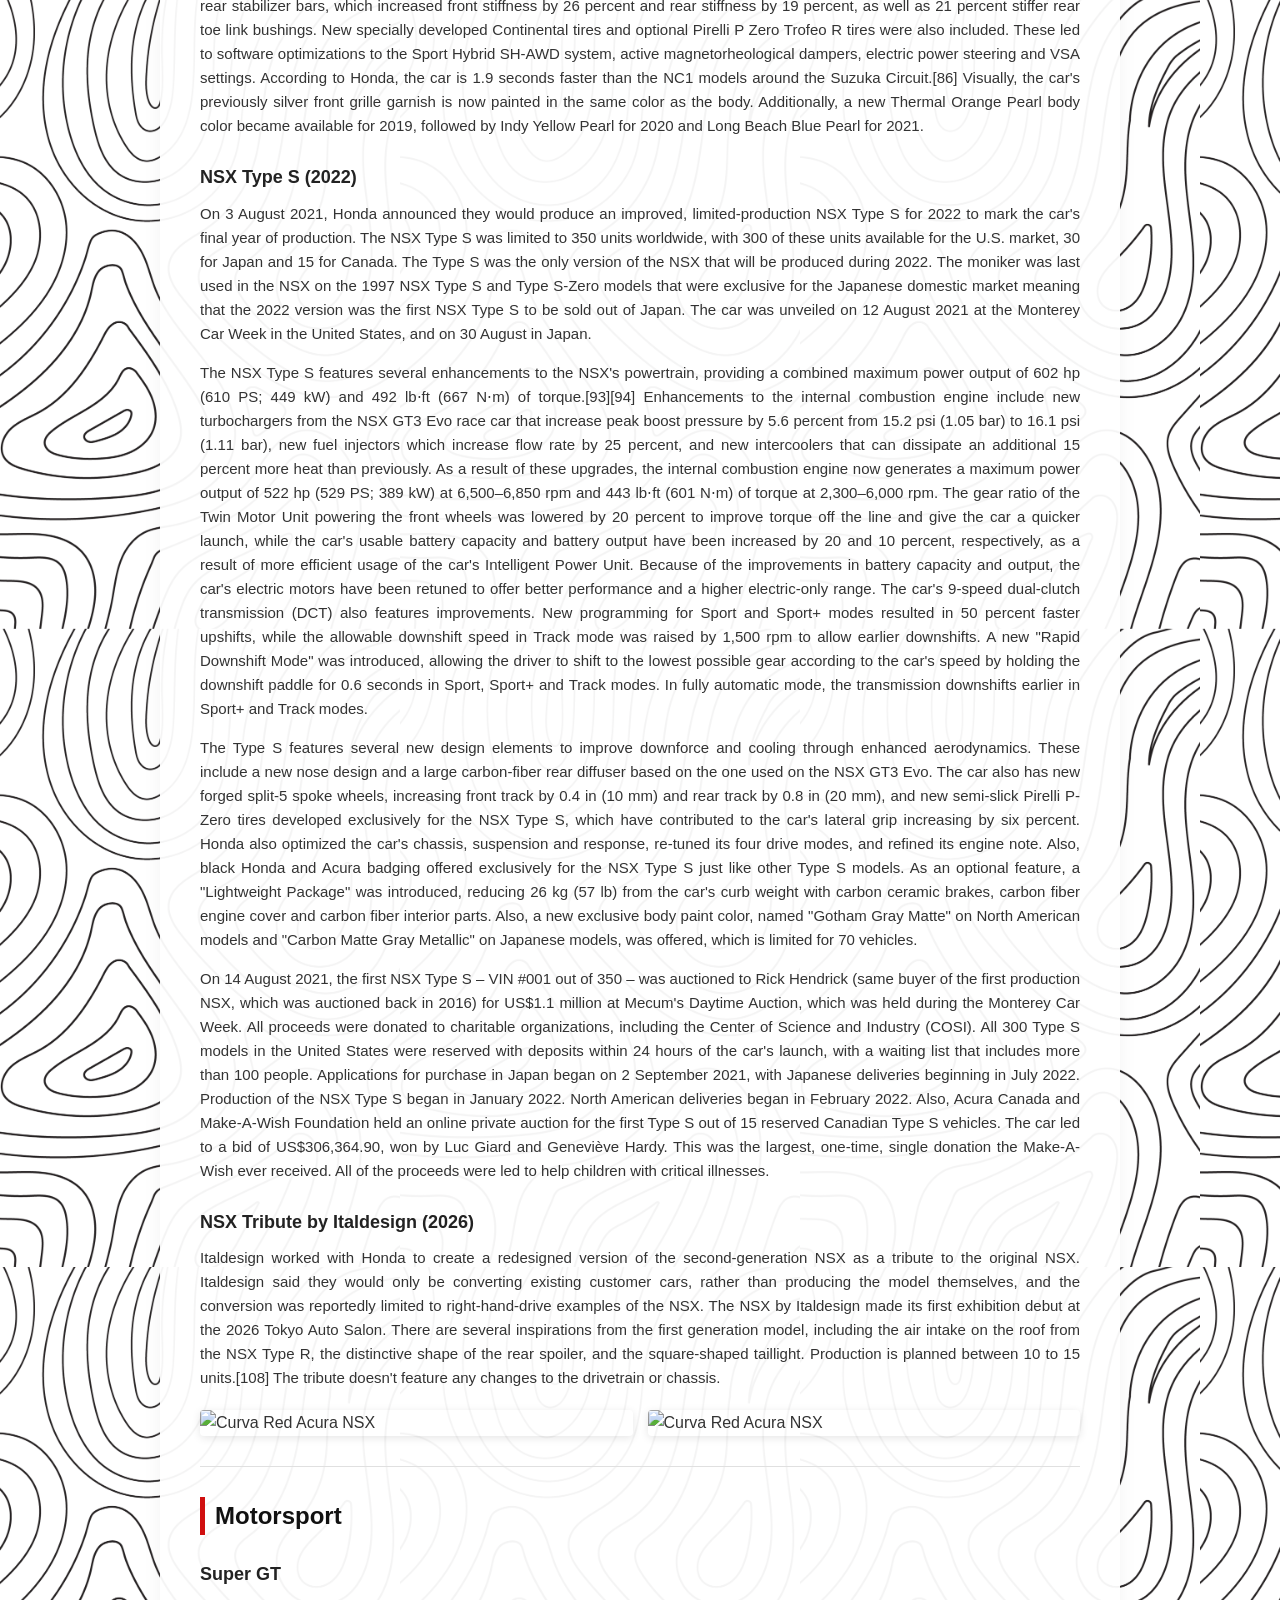
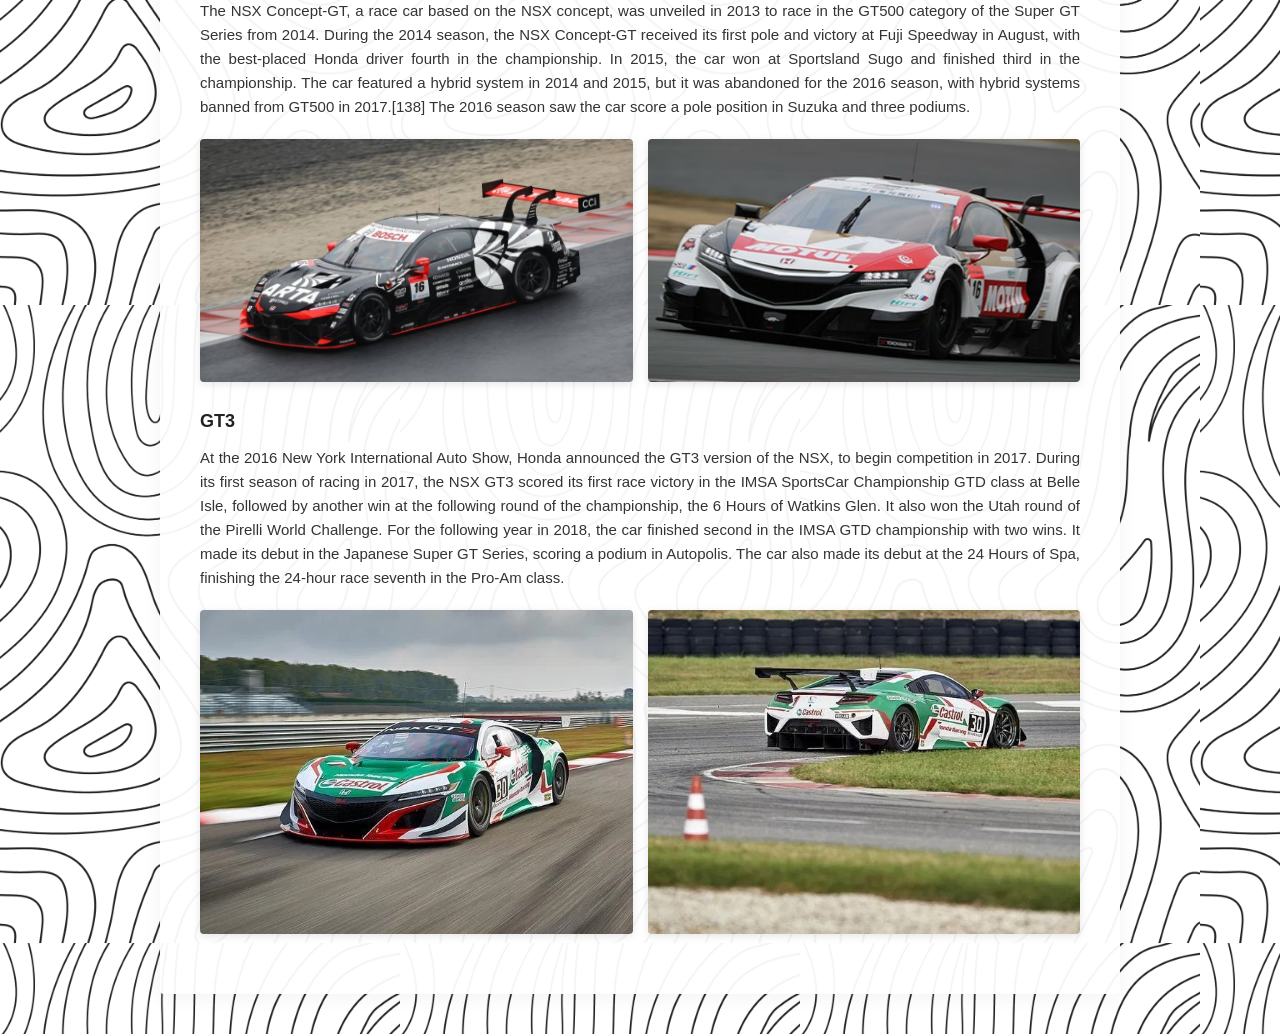
==== commit 5a0ce9ff: "Add files via upload" ====
--- a/acura.html
+++ b/acura.html
@@ -33,13 +33,13 @@
                     <img src="img/SivicFront.png" alt=""> <span>Honda Civic Type R</span>
                 </a>
                 <a href="nissan.html" class="menu-item">
-                    <img src="img/ZFront.png" alt=""> <span>Nissan Z</span>
+                    <img src="img1/ZFront.png" alt=""> <span>Nissan Z</span>
                 </a>
                 <a href="mitsubishi.html" class="menu-item">
                     <img src="img/EvoerFront.png" alt=""> <span>Mitsubishi Lancer Evo X</span>
                 </a>
                 <a href="subaru.html" class="menu-item">
-                    <img src="img/WRseXFront.png" alt=""> <span>Subaru WRX</span>
+                    <img src="img1/WRseXFront.png" alt=""> <span>Subaru WRX</span>
                 </a>
                 <a href="mazda.html" class="menu-item">
                     <img src="img/MazderFront.png" alt=""> <span>Mazda RX-7</span>
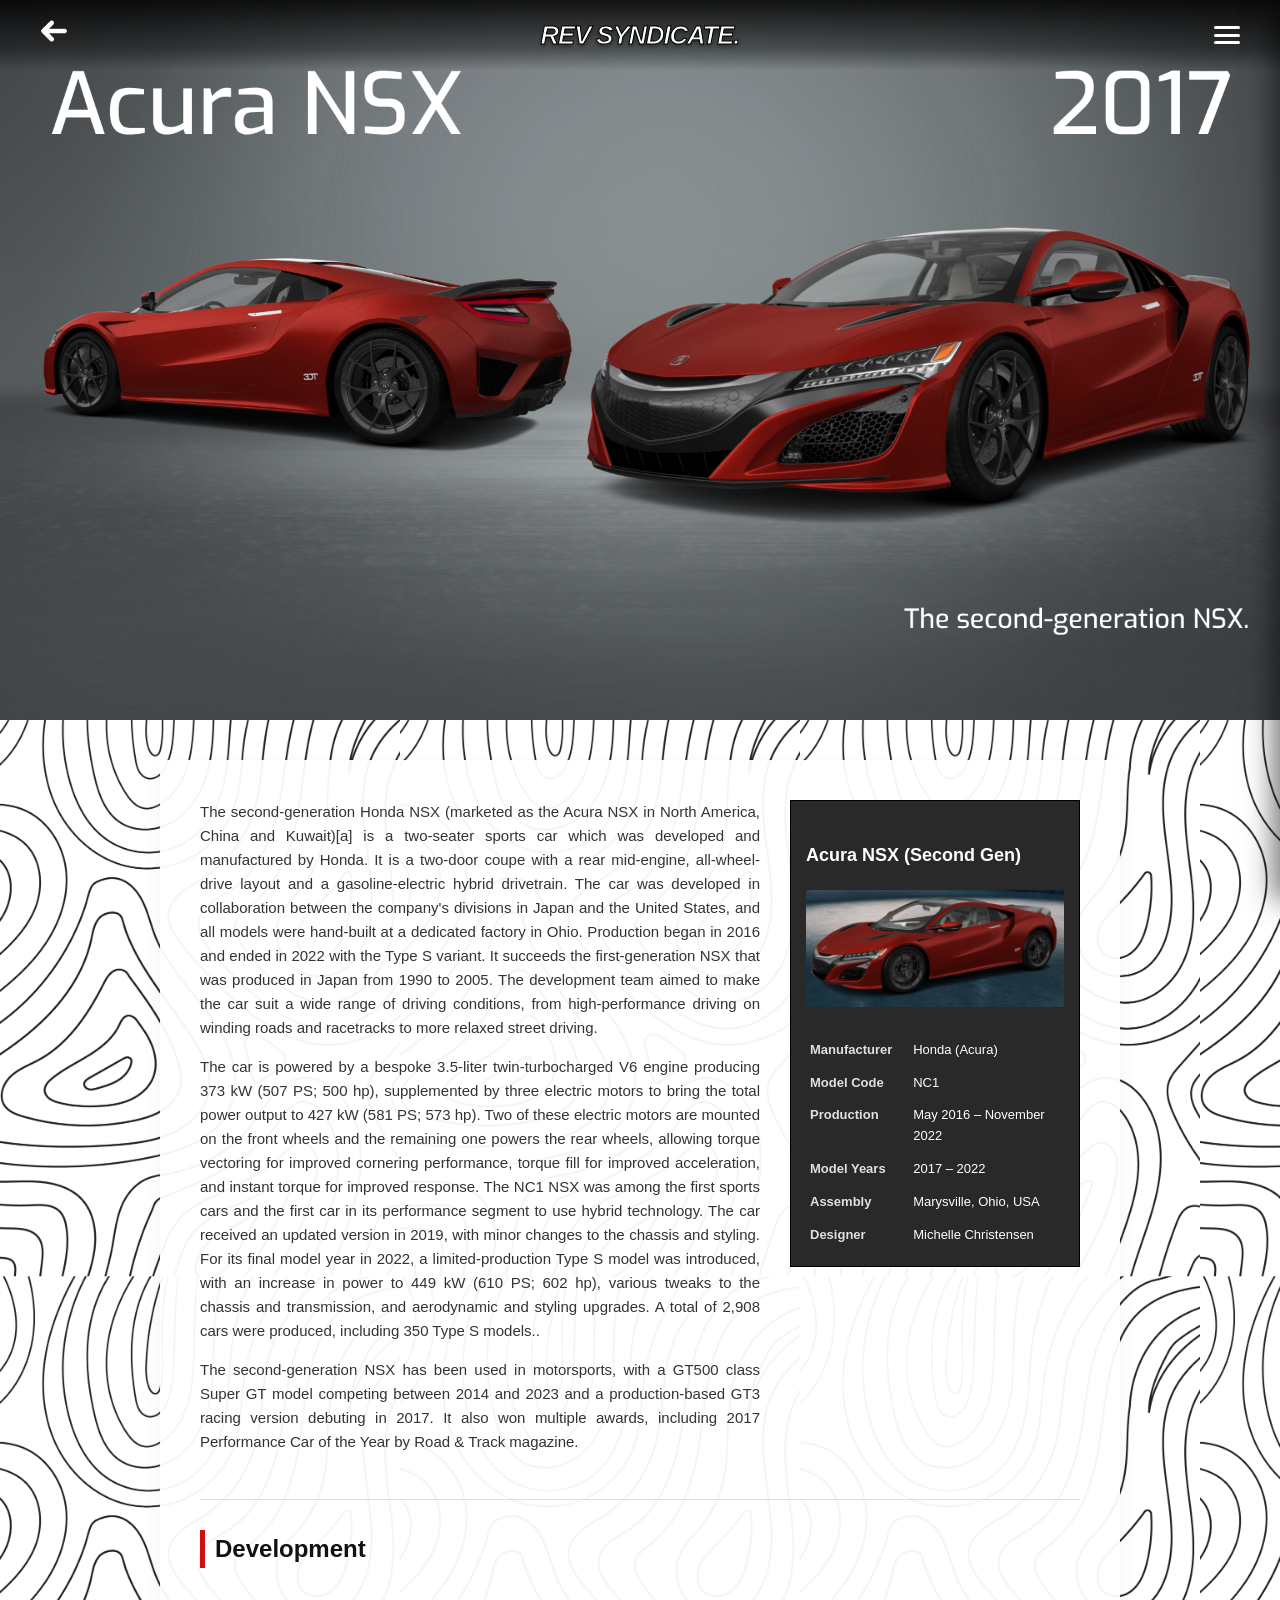
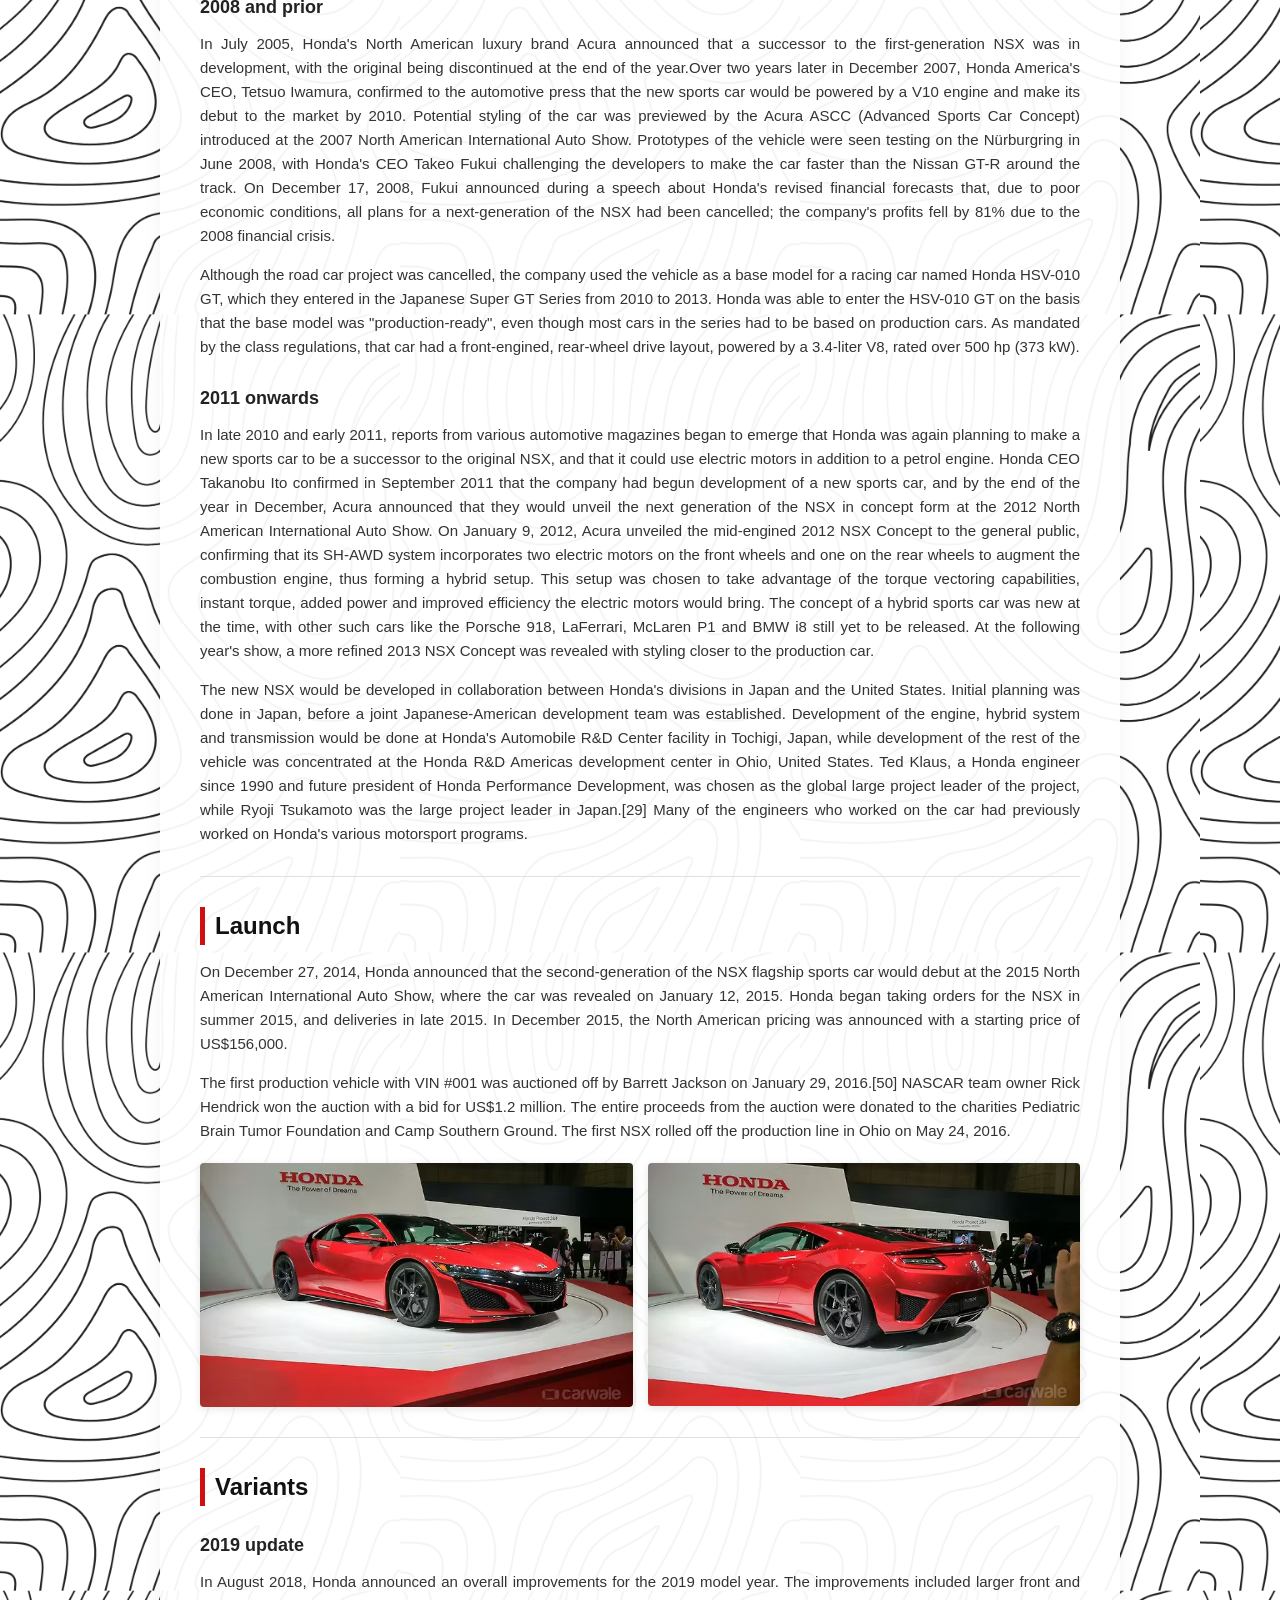
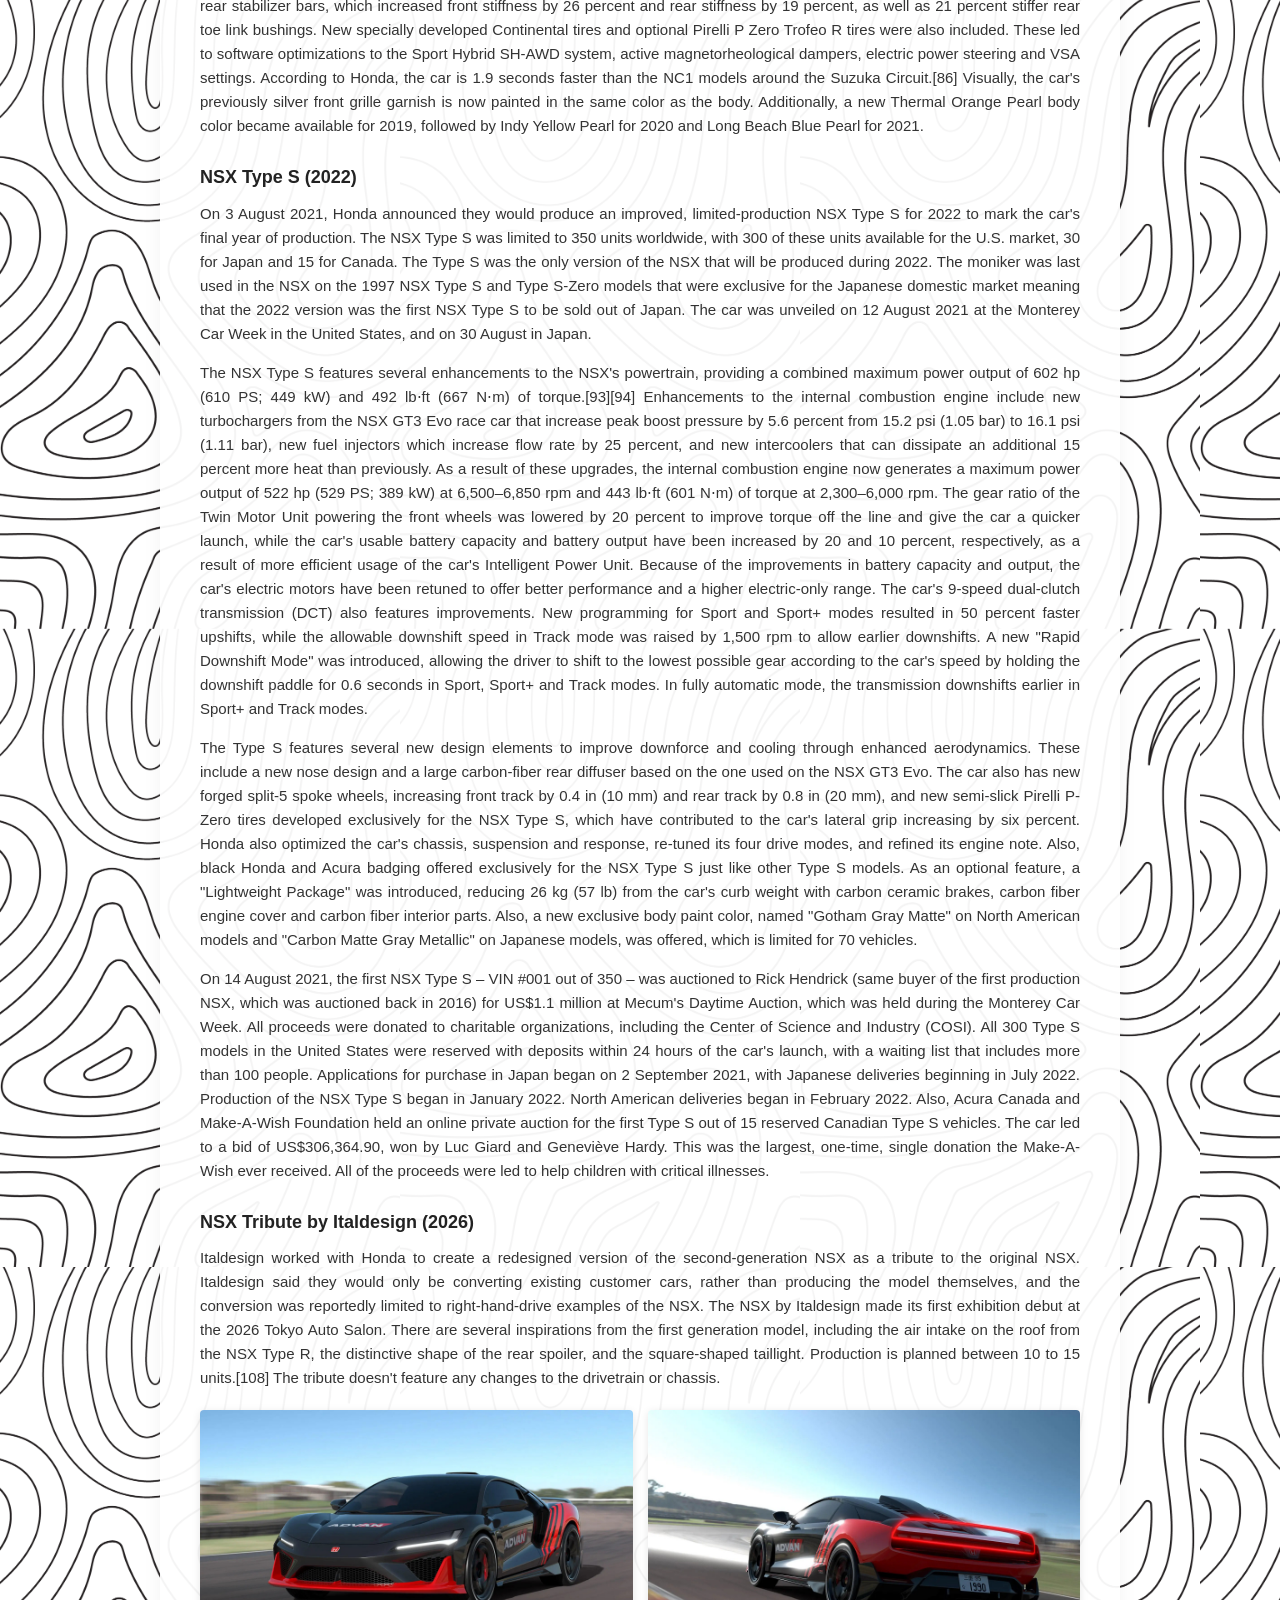
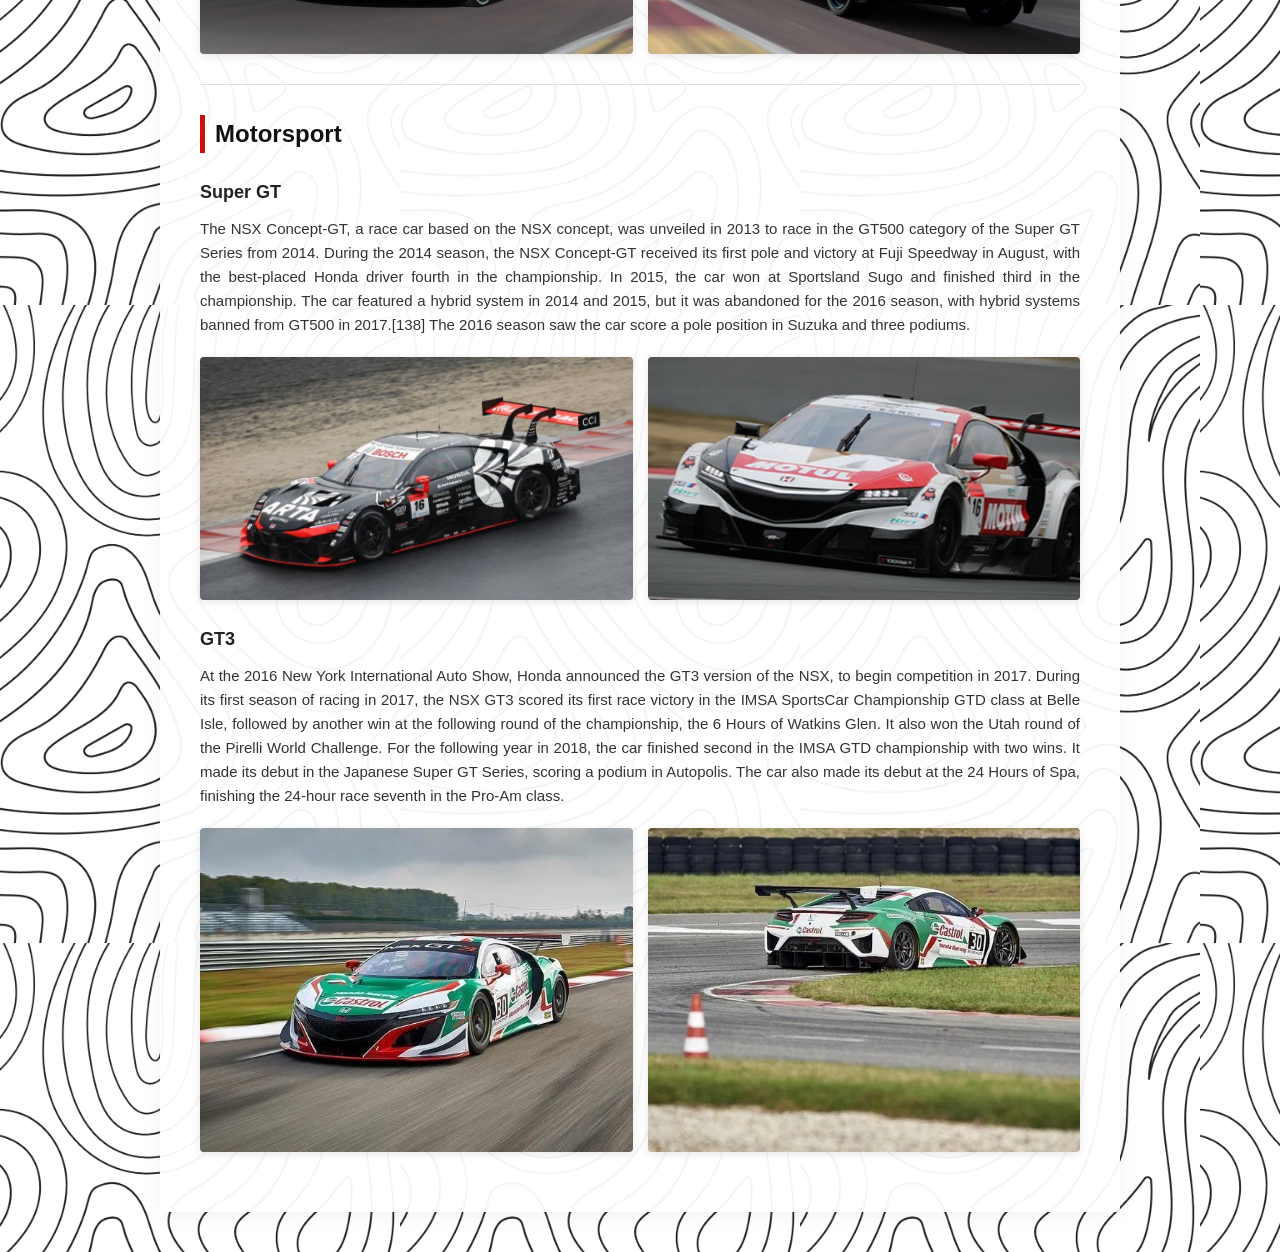
==== commit 3899c939: "Add files via upload" ====
--- a/acura.html
+++ b/acura.html
@@ -131,8 +131,8 @@
                 
                 <!-- 2x2 Grid Gallery -->
                 <div class="gallery grid-2">
-                    <img src="iMG/NSeXItaldesign1.jpg" alt="Curva Red Acura NSX">
-                    <img src="imG/NSeXItaldesign2.jpg" alt="Curva Red Acura NSX">
+                    <img src="img/NSeXItaldesign1.jpg" alt="Curva Red Acura NSX">
+                    <img src="img/NSeXItaldesign2.jpg" alt="Curva Red Acura NSX">
                 </div>
             </section>
 
